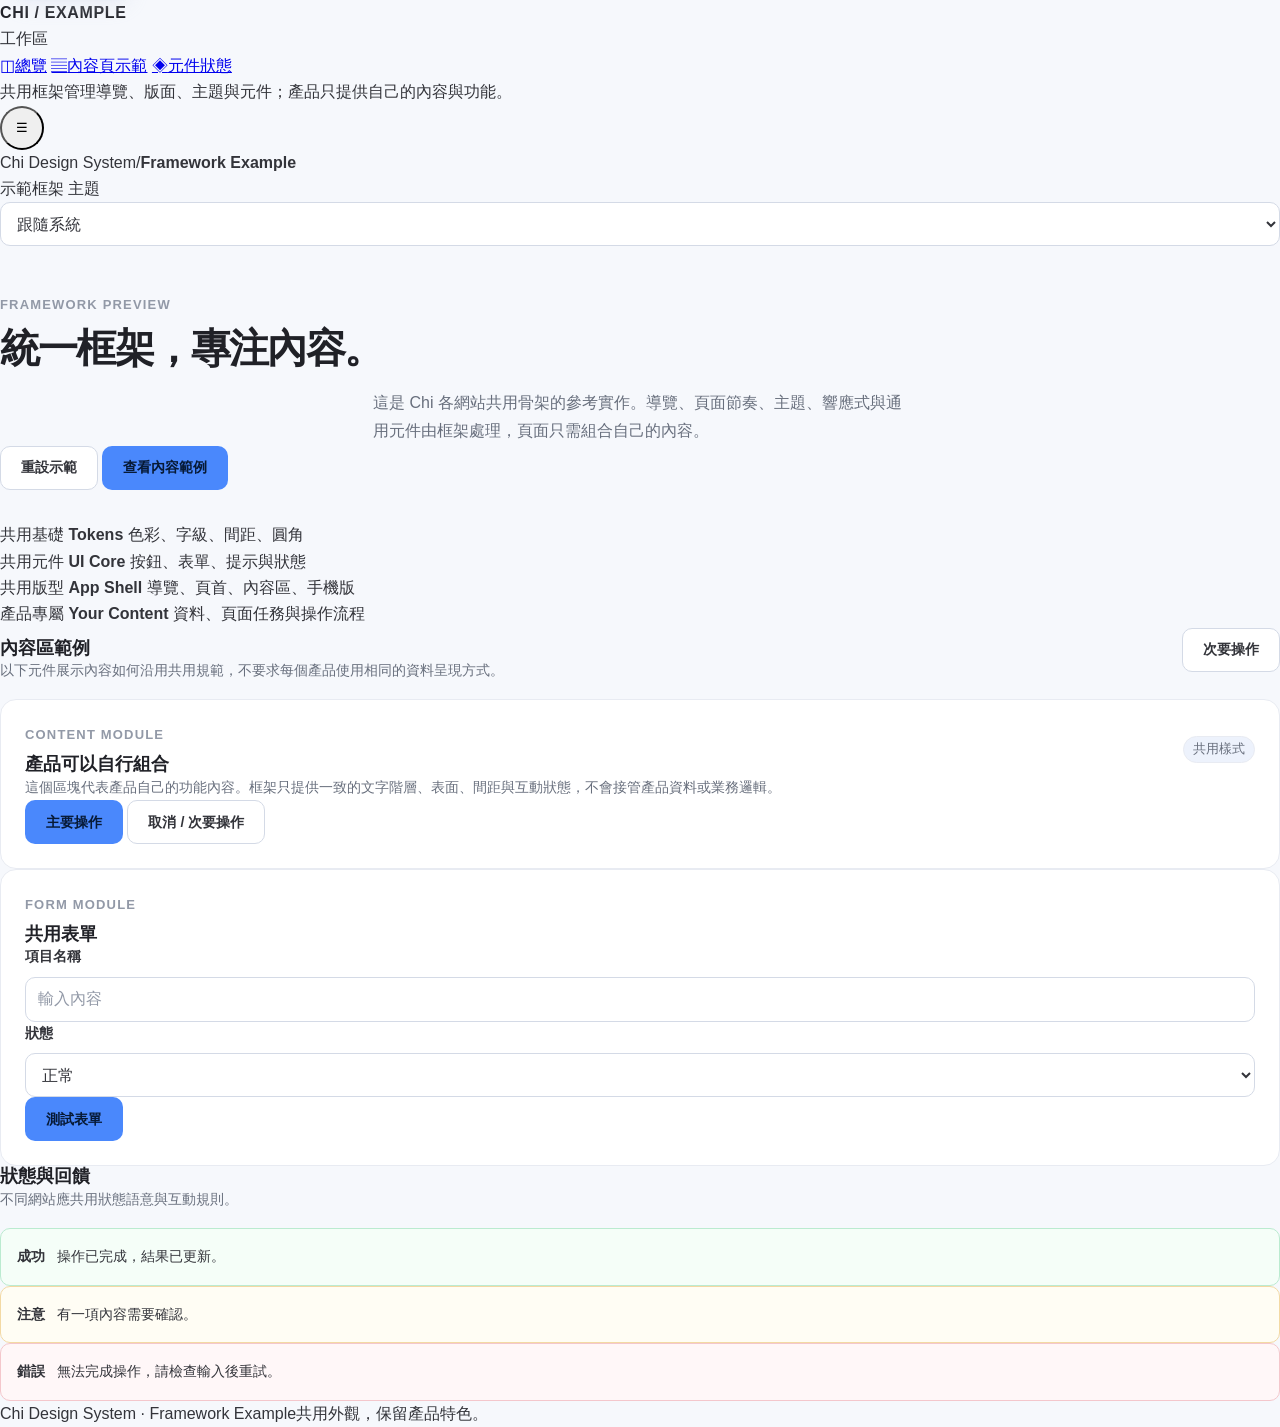
==== example/index.html @ e00d2c79 "feat(example): add shared Chi app framework preview" ====
<!doctype html>
<html lang="zh-Hant" data-chi-theme="system">
<head>
  <meta charset="utf-8">
  <meta name="viewport" content="width=device-width, initial-scale=1">
  <meta name="color-scheme" content="light dark">
  <title>Chi Framework Example</title>
  <link rel="stylesheet" href="../tokens.css">
  <link rel="stylesheet" href="../components.css">
  <link rel="stylesheet" href="../navigation.css">
  <link rel="stylesheet" href="./framework.css">
  <script src="./framework.js" defer></script>
</head>
<body class="chi-page">
  <a class="chi-skip-link" href="#main">跳到主要內容</a>
  <div class="chi-app-shell">
    <aside class="chi-sidebar" id="sidebar" aria-label="主要導覽">
      <a class="chi-brand chi-sidebar__brand" href="./">CHI<span> / EXAMPLE</span></a>
      <div class="chi-sidebar__label">工作區</div>
      <nav class="chi-sidebar__nav">
        <a class="is-active" href="#overview" aria-current="page"><span class="chi-sidebar__icon" aria-hidden="true">◫</span>總覽</a>
        <a href="#content"><span class="chi-sidebar__icon" aria-hidden="true">▤</span>內容頁示範</a>
        <a href="#components"><span class="chi-sidebar__icon" aria-hidden="true">◈</span>元件狀態</a>
      </nav>
      <div class="chi-sidebar__bottom">
        <div class="chi-sidebar__note">共用框架管理導覽、版面、主題與元件；產品只提供自己的內容與功能。</div>
      </div>
    </aside>

    <div class="chi-app-main">
      <header class="chi-app-topbar">
        <button class="chi-icon-button chi-menu-toggle" type="button" data-sidebar-toggle aria-controls="sidebar" aria-expanded="false" aria-label="開啟導覽">
          <span aria-hidden="true">☰</span>
        </button>
        <div class="chi-topbar__context"><span>Chi Design System</span><span aria-hidden="true">/</span><strong>Framework Example</strong></div>
        <div class="chi-topbar__actions">
          <span class="chi-version">示範框架</span>
          <label class="chi-theme-control"><span>主題</span>
            <select class="chi-select" data-theme-select aria-label="選擇主題">
              <option value="system">跟隨系統</option>
              <option value="light">淺色</option>
              <option value="dark">深色</option>
            </select>
          </label>
        </div>
      </header>

      <main class="chi-workspace" id="main">
        <section class="chi-page-header chi-page-header--compact" id="overview">
          <div>
            <p class="chi-eyebrow">FRAMEWORK PREVIEW</p>
            <h1 class="chi-title">統一框架，專注內容。</h1>
            <p class="chi-description chi-page-intro">這是 Chi 各網站共用骨架的參考實作。導覽、頁面節奏、主題、響應式與通用元件由框架處理，頁面只需組合自己的內容。</p>
          </div>
          <div class="chi-page-header__actions">
            <button class="chi-button" type="button" data-reset-demo>重設示範</button>
            <a class="chi-button chi-button--primary" href="#content">查看內容範例</a>
          </div>
        </section>

        <section class="chi-summary-grid" aria-label="框架負責的共用項目">
          <article class="chi-summary">
            <span class="chi-summary__label">共用基礎</span>
            <strong class="chi-summary__value">Tokens</strong>
            <span class="chi-summary__hint">色彩、字級、間距、圓角</span>
          </article>
          <article class="chi-summary">
            <span class="chi-summary__label">共用元件</span>
            <strong class="chi-summary__value">UI Core</strong>
            <span class="chi-summary__hint">按鈕、表單、提示與狀態</span>
          </article>
          <article class="chi-summary">
            <span class="chi-summary__label">共用版型</span>
            <strong class="chi-summary__value">App Shell</strong>
            <span class="chi-summary__hint">導覽、頁首、內容區、手機版</span>
          </article>
          <article class="chi-summary">
            <span class="chi-summary__label">產品專屬</span>
            <strong class="chi-summary__value">Your Content</strong>
            <span class="chi-summary__hint">資料、頁面任務與操作流程</span>
          </article>
        </section>

        <section class="chi-section chi-example-section" id="content">
          <div class="chi-section__header">
            <div>
              <h2 class="chi-section__title">內容區範例</h2>
              <p class="chi-section__description">以下元件展示內容如何沿用共用規範，不要求每個產品使用相同的資料呈現方式。</p>
            </div>
            <button class="chi-button" type="button" data-toast="已更新示範內容">次要操作</button>
          </div>
          <div class="chi-example-grid">
            <article class="chi-panel chi-example-panel">
              <div class="chi-row chi-row--between">
                <div><p class="chi-eyebrow">CONTENT MODULE</p><h3 class="chi-section__title">產品可以自行組合</h3></div>
                <span class="chi-badge">共用樣式</span>
              </div>
              <p class="chi-card__description">這個區塊代表產品自己的功能內容。框架只提供一致的文字階層、表面、間距與互動狀態，不會接管產品資料或業務邏輯。</p>
              <div class="chi-example-actions">
                <button class="chi-button chi-button--primary" type="button" data-toast="主要操作已觸發">主要操作</button>
                <button class="chi-button" type="button" data-toast="次要操作已觸發">取消 / 次要操作</button>
              </div>
            </article>
            <article class="chi-panel chi-example-panel">
              <p class="chi-eyebrow">FORM MODULE</p>
              <h3 class="chi-section__title">共用表單</h3>
              <form class="chi-demo-form" data-demo-form>
                <label class="chi-field"><span class="chi-label">項目名稱</span><input class="chi-input" name="name" placeholder="輸入內容" required></label>
                <label class="chi-field"><span class="chi-label">狀態</span><select class="chi-select" name="status"><option>正常</option><option>待處理</option><option>已停用</option></select></label>
                <button class="chi-button chi-button--primary" type="submit">測試表單</button>
              </form>
            </article>
          </div>
        </section>

        <section class="chi-section chi-example-section" id="components">
          <div class="chi-section__header"><div><h2 class="chi-section__title">狀態與回饋</h2><p class="chi-section__description">不同網站應共用狀態語意與互動規則。</p></div></div>
          <div class="chi-state-list">
            <div class="chi-alert chi-alert--success" role="status"><strong>成功</strong><span>操作已完成，結果已更新。</span></div>
            <div class="chi-alert chi-alert--warning" role="status"><strong>注意</strong><span>有一項內容需要確認。</span></div>
            <div class="chi-alert chi-alert--danger" role="alert"><strong>錯誤</strong><span>無法完成操作，請檢查輸入後重試。</span></div>
          </div>
        </section>

        <footer class="chi-app-footer"><span>Chi Design System · Framework Example</span><span>共用外觀，保留產品特色。</span></footer>
      </main>
    </div>
  </div>
  <div class="chi-toast-region" data-toast-region aria-live="polite" aria-atomic="true"></div>
</body>
</html>
---- tokens.css ----
:root {
 color-scheme:light;
 --chi-color-page:#f6f8fc; --chi-color-page-soft:#f4f6fb; --chi-color-surface:#fff; --chi-color-surface-glass:rgb(255 255 255 / 86%); --chi-color-surface-raised:#fff; --chi-color-surface-muted:#edf2fc;
 --chi-color-text:#33343a; --chi-color-text-strong:#202127; --chi-color-text-muted:#686f7d; --chi-color-text-subtle:#9299a7; --chi-color-border:#e8ebf2; --chi-color-border-strong:#d4dae6;
 --chi-color-accent:#4a88fc; --chi-color-accent-hover:#3476e8; --chi-color-accent-blue:#4a88fc; --chi-color-on-accent:#071a36; --chi-color-accent-soft:#eaf2ff; --chi-color-accent-border:#b9d3ff; --chi-color-icon-surface:#dbeafe; --chi-color-icon-surface-end:#eff6ff; --chi-color-success:#237a50; --chi-color-success-soft:#ecfdf3; --chi-color-success-border:#bbebd0; --chi-color-warning:#8a5b13; --chi-color-warning-soft:#fffbeb; --chi-color-warning-border:#f3d9a4; --chi-color-danger:#b93843; --chi-color-danger-soft:#fff1f2; --chi-color-danger-border:#f4c7cc; --chi-color-focus:#4a88fc; --chi-color-footer:#111113; --chi-color-footer-text:#d1d5db;
 --chi-font-sans:"Noto Sans TC",-apple-system,BlinkMacSystemFont,"Segoe UI",Roboto,sans-serif; --chi-font-mono:ui-monospace,SFMono-Regular,Menlo,Consolas,monospace;
 --chi-text-2xs:.6875rem; --chi-text-xs:.8125rem; --chi-text-sm:.9rem; --chi-text-md:1rem; --chi-text-lg:1.125rem; --chi-text-xl:1.375rem; --chi-text-2xl:clamp(1.875rem,4vw,2.5rem); --chi-text-display:clamp(2rem,7vw,2.5rem);
 --chi-leading-tight:1.2; --chi-leading-normal:1.65;
 --chi-space-1:.25rem; --chi-space-2:.5rem; --chi-space-3:.75rem; --chi-space-4:1rem; --chi-space-5:1.25rem; --chi-space-6:1.5rem; --chi-space-8:2rem; --chi-space-10:2.5rem; --chi-space-12:3rem; --chi-space-16:4rem;
 --chi-radius-sm:6px; --chi-radius-md:10px; --chi-radius-lg:16px; --chi-radius-xl:22px; --chi-radius-pill:999px; --chi-border-width:1px;
 --chi-shadow-sm:0 4px 14px rgb(59 82 145 / 8%); --chi-shadow-md:0 10px 25px -5px rgb(220 226 240 / 65%),0 8px 10px -6px rgb(220 226 240 / 42%); --chi-shadow-card-hover:0 14px 28px -4px rgb(200 210 235 / 55%); --chi-shadow-accent:0 4px 14px rgb(74 136 252 / 28%);
 --chi-gradient-start:#76a7ff; --chi-gradient-mid:#4a88fc; --chi-gradient-end:#286fe8; --chi-color-hero-start:#edf2fc; --chi-color-hero-mid:#f7f9ff; --chi-color-hero-glow:rgb(74 136 252 / 20%); --chi-color-hero-glow-end:rgb(219 234 254 / 16%); --chi-color-avatar-start:#dbeafe; --chi-color-avatar-end:#eaf2ff; --chi-color-avatar-text:#2457a8; --chi-color-tooltip-surface:#242630; --chi-color-tooltip-text:#fff; --chi-color-on-danger:#fff; --chi-color-footer-hover:#fff; --chi-color-footer-divider:rgb(255 255 255 / 12%); --chi-color-footer-border:rgb(255 255 255 / 22%); --chi-color-footer-menu-surface:#202127; --chi-color-footer-menu-border:#34343d; --chi-color-footer-menu-text:#f5f5f7; --chi-color-footer-menu-hover:#34343d; --chi-color-footer-muted:#8c8c96; --chi-color-shimmer:rgb(255 255 255 / 55%); --chi-shadow-accent-hover:0 6px 20px rgb(74 136 252 / 38%);
 --chi-content-width:1080px; --chi-reading-width:448px; --chi-control-height:44px; --chi-transition-fast:180ms ease;
}
[data-chi-theme=dark] {
 color-scheme:dark;
 --chi-color-page:#17191f; --chi-color-page-soft:#1b1e27; --chi-color-surface:#20232c; --chi-color-surface-glass:rgb(32 35 44 / 88%); --chi-color-surface-raised:#272b36; --chi-color-surface-muted:#282c38;
 --chi-color-text:#e8eaf1; --chi-color-text-strong:#f7f8fc; --chi-color-text-muted:#b2b8c7; --chi-color-text-subtle:#8c94a6; --chi-color-border:#353a49; --chi-color-border-strong:#4b5265;
 --chi-color-accent:#4a88fc; --chi-color-accent-hover:#76a7ff; --chi-color-accent-blue:#4a88fc; --chi-color-on-accent:#071a36; --chi-color-accent-soft:#202f49; --chi-color-accent-border:#315487; --chi-color-icon-surface:#263d61; --chi-color-icon-surface-end:#202f49; --chi-color-success:#7ed6a7; --chi-color-success-soft:#1e3029; --chi-color-success-border:#285a43; --chi-color-warning:#edc071; --chi-color-warning-soft:#332b20; --chi-color-warning-border:#66502c; --chi-color-danger:#ff969e; --chi-color-danger-soft:#362329; --chi-color-danger-border:#71343c; --chi-color-focus:#4a88fc; --chi-color-footer:#101116; --chi-color-footer-text:#d1d5df;
 --chi-gradient-start:#8db6ff; --chi-gradient-mid:#4a88fc; --chi-gradient-end:#2f73e6; --chi-color-hero-start:#222638; --chi-color-hero-mid:#1b1e29; --chi-color-hero-glow:rgb(74 136 252 / 20%); --chi-color-hero-glow-end:rgb(74 136 252 / 8%); --chi-color-avatar-start:#263d61; --chi-color-avatar-end:#28394f; --chi-color-avatar-text:#dbeafe; --chi-color-tooltip-surface:#f5f5f7; --chi-color-tooltip-text:#202127; --chi-color-on-danger:#17191f; --chi-color-footer-hover:#fff; --chi-color-footer-divider:rgb(255 255 255 / 12%); --chi-color-footer-muted:#8c8c96; --chi-color-shimmer:rgb(255 255 255 / 16%); --chi-shadow-accent-hover:0 6px 20px rgb(74 136 252 / 32%);
 --chi-shadow-sm:0 4px 16px rgb(0 0 0 / 18%); --chi-shadow-md:0 10px 28px rgb(0 0 0 / 24%); --chi-shadow-card-hover:0 14px 28px -4px rgb(0 0 0 / 30%); --chi-shadow-accent:0 4px 14px rgb(74 136 252 / 22%);
}
---- components.css ----
/* Framework-agnostic shared styles. Load tokens.css first. */
*,*::before,*::after{box-sizing:border-box}
.chi-page{min-height:100%;margin:0;background:var(--chi-color-page);color:var(--chi-color-text);font-family:var(--chi-font-sans);font-size:var(--chi-text-md);line-height:var(--chi-leading-normal);-webkit-font-smoothing:antialiased}
.chi-container{width:min(calc(100% - 2.5rem),var(--chi-content-width));margin-inline:auto}
.chi-container--reading{width:min(calc(100% - 2.5rem),var(--chi-reading-width));margin-inline:auto}
.chi-stack{display:flex;flex-direction:column;gap:var(--chi-space-4)}
.chi-row{display:flex;align-items:center;gap:var(--chi-space-3)}
.chi-row--between{justify-content:space-between}
.chi-grid{display:grid;grid-template-columns:repeat(auto-fit,minmax(min(100%,240px),1fr));gap:var(--chi-space-4)}
.chi-split{display:grid;grid-template-columns:minmax(0,1.1fr) minmax(280px,.9fr);align-items:start;gap:clamp(2rem,5vw,4.5rem)}
.chi-site-header{position:sticky;top:0;z-index:20;border-bottom:1px solid var(--chi-color-border);background:var(--chi-color-surface)}
.chi-site-header__inner{min-height:60px;display:flex;align-items:center;justify-content:space-between;gap:var(--chi-space-4)}
.chi-brand{color:var(--chi-color-text-strong);font-weight:800;letter-spacing:.04em;text-decoration:none}
.chi-nav{display:flex;align-items:center;gap:var(--chi-space-5)}
.chi-nav a{color:var(--chi-color-text-muted);font-size:var(--chi-text-sm);text-decoration:none}
.chi-nav a:hover,.chi-nav a[aria-current=page]{color:var(--chi-color-accent)}
.chi-hero{position:relative;overflow:hidden;background:var(--chi-color-page-soft);padding:2.5rem 1.25rem 2rem}
[data-chi-theme=dark] .chi-hero{background:var(--chi-color-page-soft)}
.chi-hero__inner{position:relative;z-index:1;width:min(100%,var(--chi-reading-width));margin-inline:auto;text-align:center}
.chi-eyebrow{margin:0 0 var(--chi-space-2);color:var(--chi-color-text-subtle);font-size:var(--chi-text-xs);font-weight:650;letter-spacing:.09em;text-transform:uppercase}
.chi-title{margin:0;color:var(--chi-color-text-strong);font-size:var(--chi-text-display);line-height:1.22;letter-spacing:-.045em;font-weight:800}
.chi-title__accent{color:var(--chi-color-accent)}
.chi-description{max-width:60ch;margin:var(--chi-space-4) auto 0;color:var(--chi-color-text-muted);line-height:1.8}
.chi-page-header{padding-block:var(--chi-space-12) var(--chi-space-8)}
.chi-section{display:flex;flex-direction:column;gap:var(--chi-space-4)}
.chi-section__header{display:flex;align-items:baseline;justify-content:space-between;gap:var(--chi-space-3)}
.chi-section__title{margin:0;color:var(--chi-color-text-strong);font-size:var(--chi-text-lg);line-height:var(--chi-leading-tight);font-weight:700}
.chi-section__description{margin:0;color:var(--chi-color-text-muted);font-size:var(--chi-text-sm)}
.chi-panel{min-width:0;padding:var(--chi-space-6);border:1px solid var(--chi-color-border);border-radius:var(--chi-radius-lg);background:var(--chi-color-surface)}
.chi-panel--glass,.chi-card{background:var(--chi-color-surface);border:1px solid var(--chi-color-border)}
.chi-card{min-width:0;display:flex;flex-direction:column;align-items:flex-start;gap:var(--chi-space-3);padding:var(--chi-space-5);border-radius:var(--chi-radius-md);transition:border-color var(--chi-transition-fast),background var(--chi-transition-fast)}
.chi-card:hover{border-color:var(--chi-color-border-strong)}
.chi-card__title{margin:0;color:var(--chi-color-accent-blue);font-size:var(--chi-text-lg);line-height:1.45;font-weight:750}
.chi-card__description{margin:0;color:var(--chi-color-text-muted);font-size:var(--chi-text-sm);line-height:1.75}
.chi-icon-circle{width:3rem;height:3rem;flex:none;display:inline-flex;align-items:center;justify-content:center;border-radius:var(--chi-radius-md);background:var(--chi-color-accent-soft);color:var(--chi-color-accent-blue);font-size:1.25rem}
.chi-feature-list{display:grid;grid-template-columns:1fr;gap:var(--chi-space-4)}
.chi-button{display:inline-flex;min-height:var(--chi-control-height);align-items:center;justify-content:center;gap:var(--chi-space-2);padding:0 var(--chi-space-5);border:1px solid var(--chi-color-border-strong);border-radius:var(--chi-radius-md);background:var(--chi-color-surface);color:var(--chi-color-text);font:inherit;font-size:var(--chi-text-sm);font-weight:650;text-decoration:none;cursor:pointer;transition:transform var(--chi-transition-fast),background var(--chi-transition-fast),border-color var(--chi-transition-fast),box-shadow var(--chi-transition-fast),color var(--chi-transition-fast)}
.chi-button:hover{background:var(--chi-color-surface-muted)}
.chi-button:active{transform:translateY(1px)}
.chi-button--primary{border-color:transparent;background:var(--chi-color-accent);color:var(--chi-color-on-accent)}
.chi-button--primary:hover{border-color:transparent;background:var(--chi-color-accent-hover)}
.chi-button--pill{min-height:44px;padding-inline:2rem;border-radius:var(--chi-radius-pill)}
.chi-field{display:flex;flex-direction:column;gap:var(--chi-space-2)}
.chi-label{font-size:var(--chi-text-sm);font-weight:650}
.chi-input,.chi-select,.chi-textarea{width:100%;min-height:var(--chi-control-height);padding:var(--chi-space-2) var(--chi-space-3);border:1px solid var(--chi-color-border-strong);border-radius:var(--chi-radius-md);background:var(--chi-color-surface);color:var(--chi-color-text);font:inherit}
.chi-textarea{min-height:112px;resize:vertical}
.chi-help{margin:0;color:var(--chi-color-text-muted);font-size:var(--chi-text-sm);line-height:1.6}
.chi-input::placeholder,.chi-textarea::placeholder{color:var(--chi-color-text-subtle)}
.chi-input:focus-visible,.chi-select:focus-visible,.chi-textarea:focus-visible,.chi-button:focus-visible,.chi-link:focus-visible,.chi-nav a:focus-visible{outline:3px solid var(--chi-color-focus);outline-offset:2px}
.chi-link{color:var(--chi-color-accent);text-underline-offset:3px}
.chi-badge{display:inline-flex;align-items:center;padding:2px 9px;border:1px solid var(--chi-color-border);border-radius:var(--chi-radius-pill);background:var(--chi-color-surface-muted);color:var(--chi-color-text-muted);font-size:var(--chi-text-xs);line-height:1.6;white-space:nowrap}
.chi-badge--success{color:var(--chi-color-success)}.chi-badge--warning{color:var(--chi-color-warning)}.chi-badge--danger{color:var(--chi-color-danger)}
.chi-notice{padding:var(--chi-space-3) var(--chi-space-4);border:1px solid var(--chi-color-border);border-radius:var(--chi-radius-md);background:var(--chi-color-surface-muted);font-size:var(--chi-text-sm)}
.chi-empty{padding:var(--chi-space-8) var(--chi-space-4);border:1px dashed var(--chi-color-border-strong);border-radius:var(--chi-radius-md);color:var(--chi-color-text-muted);text-align:center}
.chi-divider{height:1px;border:0;background:var(--chi-color-border);margin:0}
.chi-list{display:flex;flex-direction:column}
.chi-list__item{display:flex;align-items:flex-start;justify-content:space-between;gap:var(--chi-space-4);padding-block:var(--chi-space-4);border-bottom:1px solid var(--chi-color-border)}
.chi-list__item:last-child{border-bottom:0}
.chi-list__main{min-width:0}.chi-list__title{margin:0;font-weight:650}.chi-list__description{margin:var(--chi-space-1) 0 0;color:var(--chi-color-text-muted);font-size:var(--chi-text-sm)}
.chi-logo-row{display:flex;align-items:center;justify-content:center;flex-wrap:wrap;gap:2rem;padding-block:.5rem;color:var(--chi-color-text-muted)}
.chi-logo-placeholder{font-size:1.1rem;font-weight:850;letter-spacing:-.04em;opacity:.78;filter:grayscale(1);transition:filter var(--chi-transition-fast),opacity var(--chi-transition-fast)}
.chi-logo-placeholder:hover{filter:grayscale(0);opacity:1}
.chi-footer{margin-top:auto;padding:2rem max(1.25rem,calc((100% - var(--chi-reading-width))/2)) 2.5rem;background:var(--chi-color-footer);color:var(--chi-color-footer-text);font-size:var(--chi-text-sm)}
.chi-footer__inner{width:min(100%,var(--chi-reading-width));margin-inline:auto}
.chi-footer__links{display:flex;flex-direction:column;gap:.75rem;padding:0;margin:0;list-style:none}
.chi-footer a{color:var(--chi-color-footer-text);text-decoration:none}.chi-footer a:hover{color:var(--chi-color-footer-hover)}
.chi-footer__bottom{margin-top:1.5rem;padding-top:1rem;border-top:1px solid var(--chi-color-footer-divider);color:var(--chi-color-footer-muted);font-size:var(--chi-text-2xs)}
@media(min-width:720px){.chi-feature-list{grid-template-columns:repeat(3,minmax(0,1fr))}.chi-hero{padding-block:3.5rem 3rem}}
@media(max-width:680px){.chi-container{width:min(calc(100% - 2rem),var(--chi-content-width))}.chi-site-header__inner{min-height:56px}.chi-nav{gap:var(--chi-space-3)}.chi-nav a{font-size:var(--chi-text-xs)}.chi-page-header{padding-block:var(--chi-space-8) var(--chi-space-6)}.chi-split{grid-template-columns:minmax(0,1fr);gap:var(--chi-space-6)}.chi-panel{padding:var(--chi-space-5)}.chi-section__header{align-items:flex-start;flex-direction:column}.chi-footer{padding:2rem 1.25rem 2.5rem}}
@media(prefers-reduced-motion:reduce){*,*::before,*::after{scroll-behavior:auto!important;transition:none!important}}

/* Extended everyday components */
.chi-kicker{margin:0;color:var(--chi-color-text-subtle);font-size:var(--chi-text-xs);font-weight:700;letter-spacing:.08em;text-transform:uppercase}
.chi-button--small{min-height:34px;padding-inline:var(--chi-space-3);font-size:var(--chi-text-xs)}
.chi-button--danger{border-color:transparent;background:var(--chi-color-danger);color:var(--chi-color-on-danger)}
.chi-button:disabled,.chi-input:disabled,.chi-select:disabled,.chi-textarea:disabled{cursor:not-allowed;opacity:.55}
.chi-field__hint{margin:0;color:var(--chi-color-text-muted);font-size:var(--chi-text-xs)}
.chi-field__error{margin:0;color:var(--chi-color-danger);font-size:var(--chi-text-xs)}
.chi-input[aria-invalid=true],.chi-select[aria-invalid=true],.chi-textarea[aria-invalid=true]{border-color:var(--chi-color-danger)}
.chi-check,.chi-radio{display:inline-flex;align-items:center;gap:.6rem;min-height:28px;color:var(--chi-color-text);font-size:var(--chi-text-sm);cursor:pointer}
.chi-check input,.chi-radio input{width:1rem;height:1rem;margin:0;accent-color:var(--chi-color-accent);flex:none}
.chi-alert{display:flex;align-items:flex-start;gap:.75rem;padding:var(--chi-space-4);border:1px solid var(--chi-color-border);border-radius:var(--chi-radius-md);background:var(--chi-color-surface);font-size:var(--chi-text-sm)}
.chi-alert__title{margin:0 0 .2rem;font-weight:750}.chi-alert__body{margin:0;color:var(--chi-color-text-muted);line-height:1.65}
.chi-alert--info{border-color:var(--chi-color-accent-border);background:color-mix(in srgb,var(--chi-color-accent-soft) 55%,var(--chi-color-surface))}.chi-alert--success{border-color:var(--chi-color-success-border);background:color-mix(in srgb,var(--chi-color-success-soft) 55%,var(--chi-color-surface))}.chi-alert--warning{border-color:var(--chi-color-warning-border);background:color-mix(in srgb,var(--chi-color-warning-soft) 55%,var(--chi-color-surface))}.chi-alert--danger{border-color:var(--chi-color-danger-border);background:color-mix(in srgb,var(--chi-color-danger-soft) 55%,var(--chi-color-surface))}
.chi-tabs{display:flex;align-items:center;gap:.25rem;overflow-x:auto;border-bottom:1px solid var(--chi-color-border)}
.chi-tabs__item{display:inline-flex;align-items:center;justify-content:center;min-height:42px;padding:.5rem .9rem;border:0;border-bottom:2px solid transparent;background:transparent;color:var(--chi-color-text-muted);font:inherit;font-size:var(--chi-text-sm);text-decoration:none;white-space:nowrap}
.chi-tabs__item[aria-selected=true],.chi-tabs__item[aria-current=page]{border-bottom-color:var(--chi-color-accent);color:var(--chi-color-accent);font-weight:700}
.chi-breadcrumbs{display:flex;align-items:center;flex-wrap:wrap;gap:.5rem;color:var(--chi-color-text-subtle);font-size:var(--chi-text-xs)}
.chi-breadcrumbs a{color:var(--chi-color-text-muted);text-decoration:none}.chi-breadcrumbs a:hover{color:var(--chi-color-accent)}
.chi-breadcrumbs__separator{color:var(--chi-color-text-subtle)}
.chi-progress{width:100%;height:.5rem;overflow:hidden;border-radius:var(--chi-radius-pill);background:var(--chi-color-surface-muted)}
.chi-progress__bar{height:100%;border-radius:inherit;background:var(--chi-color-accent)}
.chi-progress--success .chi-progress__bar{background:var(--chi-color-success)}
.chi-progress--danger .chi-progress__bar{background:var(--chi-color-danger)}
.chi-table-wrap{width:100%;overflow-x:auto;border:1px solid var(--chi-color-border);border-radius:var(--chi-radius-md)}
.chi-table{width:100%;border-collapse:collapse;text-align:left;font-size:var(--chi-text-sm)}
.chi-table th,.chi-table td{padding:.8rem 1rem;border-bottom:1px solid var(--chi-color-border);vertical-align:middle}
.chi-table th{background:var(--chi-color-surface-muted);color:var(--chi-color-text-muted);font-size:var(--chi-text-xs);font-weight:700;white-space:nowrap}
.chi-table tbody tr:last-child td{border-bottom:0}.chi-table tbody tr:hover{background:color-mix(in srgb,var(--chi-color-surface-muted) 45%,transparent)}
.chi-avatar{display:inline-flex;width:2.5rem;height:2.5rem;align-items:center;justify-content:center;flex:none;overflow:hidden;border-radius:50%;background:linear-gradient(135deg,var(--chi-color-avatar-start),var(--chi-color-avatar-end));color:var(--chi-color-avatar-text);font-weight:750}
.chi-avatar--small{width:1.8rem;height:1.8rem;font-size:var(--chi-text-xs)}
.chi-avatar--large{width:3.5rem;height:3.5rem;font-size:var(--chi-text-lg)}
.chi-avatar-group{display:flex;align-items:center}.chi-avatar-group .chi-avatar{border:2px solid var(--chi-color-surface);margin-left:-.5rem}.chi-avatar-group .chi-avatar:first-child{margin-left:0}
.chi-stat{display:flex;flex-direction:column;gap:.25rem}.chi-stat__label{color:var(--chi-color-text-muted);font-size:var(--chi-text-sm)}.chi-stat__value{color:var(--chi-color-text-strong);font-size:clamp(1.5rem,4vw,2rem);font-weight:800;letter-spacing:-.04em;line-height:1.2}.chi-stat__change{font-size:var(--chi-text-xs);color:var(--chi-color-success)}
.chi-pagination{display:flex;align-items:center;flex-wrap:wrap;gap:.35rem}.chi-pagination__item{display:inline-flex;min-width:2.25rem;height:2.25rem;align-items:center;justify-content:center;padding:0 .5rem;border:1px solid transparent;border-radius:var(--chi-radius-sm);background:transparent;color:var(--chi-color-text-muted);font:inherit;font-size:var(--chi-text-sm);text-decoration:none}.chi-pagination__item:hover{background:var(--chi-color-surface-muted)}.chi-pagination__item[aria-current=page]{border-color:var(--chi-color-accent-border);background:var(--chi-color-accent-soft);color:var(--chi-color-accent);font-weight:750}
.chi-skeleton{position:relative;overflow:hidden;border-radius:var(--chi-radius-sm);background:var(--chi-color-surface-muted)}.chi-skeleton::after{content:"";position:absolute;inset:0;transform:translateX(-100%);background:linear-gradient(90deg,transparent,var(--chi-color-shimmer),transparent);animation:chi-shimmer 1.6s infinite}@keyframes chi-shimmer{to{transform:translateX(100%)}}
.chi-tooltip{position:relative;display:inline-flex}.chi-tooltip__content{position:absolute;z-index:30;left:50%;bottom:calc(100% + .55rem);width:max-content;max-width:220px;transform:translateX(-50%);padding:.4rem .6rem;border-radius:6px;background:var(--chi-color-tooltip-surface);color:var(--chi-color-tooltip-text);font-size:var(--chi-text-xs);line-height:1.45;opacity:0;pointer-events:none;transition:opacity var(--chi-transition-fast)}.chi-tooltip:hover .chi-tooltip__content,.chi-tooltip:focus-within .chi-tooltip__content{opacity:1}
.chi-code{padding:.15rem .35rem;border:1px solid var(--chi-color-border);border-radius:5px;background:var(--chi-color-surface-muted);font-family:var(--chi-font-mono);font-size:.9em}
.chi-pre{overflow:auto;padding:1rem;border:1px solid var(--chi-color-border);border-radius:var(--chi-radius-md);background:var(--chi-color-surface-muted);font-family:var(--chi-font-mono);font-size:var(--chi-text-xs);line-height:1.7}
.chi-tag-list{display:flex;flex-wrap:wrap;gap:.45rem}.chi-tag{display:inline-flex;align-items:center;gap:.35rem;padding:.3rem .65rem;border:1px solid var(--chi-color-border);border-radius:var(--chi-radius-pill);background:var(--chi-color-surface);color:var(--chi-color-text-muted);font-size:var(--chi-text-xs)}
.chi-steps{display:grid;grid-template-columns:repeat(3,minmax(0,1fr));gap:.5rem}.chi-steps__item{position:relative;padding-top:1.8rem;color:var(--chi-color-text-subtle);font-size:var(--chi-text-xs)}.chi-steps__item::before{content:"";position:absolute;top:.35rem;left:0;width:.8rem;height:.8rem;border:2px solid var(--chi-color-border-strong);border-radius:50%;background:var(--chi-color-surface)}.chi-steps__item::after{content:"";position:absolute;top:.78rem;left:1rem;right:-.25rem;height:1px;background:var(--chi-color-border-strong)}.chi-steps__item:last-child::after{display:none}.chi-steps__item.is-complete::before,.chi-steps__item.is-current::before{border-color:var(--chi-color-accent);background:var(--chi-color-accent)}.chi-steps__item.is-complete{color:var(--chi-color-text)}.chi-steps__item.is-current{color:var(--chi-color-accent);font-weight:700}
.chi-quote{margin:0;padding:1rem 1.25rem;border-left:3px solid var(--chi-color-accent);color:var(--chi-color-text-muted);background:var(--chi-color-surface-muted);border-radius:0 var(--chi-radius-md) var(--chi-radius-md) 0}
.chi-media{display:flex;align-items:flex-start;gap:1rem}.chi-media__body{min-width:0;flex:1}.chi-media__title{margin:0;font-weight:700}.chi-media__description{margin:.25rem 0 0;color:var(--chi-color-text-muted);font-size:var(--chi-text-sm);line-height:1.65}
.chi-dialog-backdrop{padding:1rem;border:1px dashed var(--chi-color-border-strong);border-radius:var(--chi-radius-lg);background:color-mix(in srgb,var(--chi-color-surface-muted) 60%,transparent)}.chi-dialog{width:min(100%,360px);margin-inline:auto;padding:1.25rem;border:1px solid var(--chi-color-border);border-radius:var(--chi-radius-lg);background:var(--chi-color-surface);box-shadow:var(--chi-shadow-md)}
@media(max-width:680px){.chi-table th,.chi-table td{padding:.7rem .8rem}.chi-steps{gap:.25rem}.chi-steps__item{font-size:var(--chi-text-2xs)}}
@media(prefers-reduced-motion:reduce){.chi-skeleton::after{animation:none}}


/* Search, compact selection, upload, timeline, and toast patterns */
.chi-search{position:relative;display:flex;align-items:center;gap:.55rem;min-height:var(--chi-control-height);padding-inline:.8rem;border:1px solid var(--chi-color-border-strong);border-radius:var(--chi-radius-md);background:var(--chi-color-surface);color:var(--chi-color-text-muted)}
.chi-search input{width:100%;min-width:0;border:0;outline:0;background:transparent;color:var(--chi-color-text);font:inherit;font-size:var(--chi-text-sm)}
.chi-search:focus-within{outline:3px solid var(--chi-color-focus);outline-offset:2px}
.chi-segmented{display:inline-flex;align-items:center;gap:3px;padding:3px;border:1px solid var(--chi-color-border);border-radius:var(--chi-radius-md);background:var(--chi-color-surface-muted)}
.chi-segmented__item{min-height:32px;padding:.35rem .8rem;border:0;border-radius:7px;background:transparent;color:var(--chi-color-text-muted);font:inherit;font-size:var(--chi-text-xs);cursor:pointer}
.chi-segmented__item[aria-pressed=true]{background:var(--chi-color-surface);color:var(--chi-color-text-strong);box-shadow:var(--chi-shadow-sm);font-weight:700}
.chi-menu{min-width:190px;padding:.35rem;border:1px solid var(--chi-color-border);border-radius:var(--chi-radius-md);background:var(--chi-color-surface);box-shadow:var(--chi-shadow-md)}
.chi-menu__item{display:flex;width:100%;align-items:center;gap:.65rem;padding:.6rem .7rem;border:0;border-radius:7px;background:transparent;color:var(--chi-color-text);font:inherit;font-size:var(--chi-text-sm);text-align:left;text-decoration:none;cursor:pointer}
.chi-menu__item:hover,.chi-menu__item:focus-visible{outline:0;background:var(--chi-color-surface-muted)}
.chi-menu__item--danger{color:var(--chi-color-danger)}
.chi-dropzone{display:flex;min-height:130px;flex-direction:column;align-items:center;justify-content:center;gap:.5rem;padding:1.25rem;border:1.5px dashed var(--chi-color-border-strong);border-radius:var(--chi-radius-md);background:var(--chi-color-surface);text-align:center}
.chi-dropzone__icon{display:grid;width:2.5rem;height:2.5rem;place-items:center;border-radius:50%;background:var(--chi-color-surface-muted);color:var(--chi-color-accent);font-size:1.2rem}
.chi-timeline{display:flex;flex-direction:column}
.chi-timeline__item{position:relative;display:grid;grid-template-columns:1rem minmax(0,1fr);column-gap:.8rem;padding-bottom:1.25rem}
.chi-timeline__item:last-child{padding-bottom:0}
.chi-timeline__rail{position:relative;display:flex;justify-content:center}
.chi-timeline__rail::before{content:"";position:absolute;top:.2rem;bottom:-.2rem;width:1px;background:var(--chi-color-border-strong)}
.chi-timeline__item:last-child .chi-timeline__rail::before{display:none}
.chi-timeline__dot{position:relative;z-index:1;width:.65rem;height:.65rem;margin-top:.25rem;border:2px solid var(--chi-color-accent);border-radius:50%;background:var(--chi-color-surface)}
.chi-timeline__title{margin:0;font-size:var(--chi-text-sm);font-weight:700}
.chi-timeline__meta{margin:.2rem 0 0;color:var(--chi-color-text-subtle);font-size:var(--chi-text-xs)}
.chi-toast{display:flex;align-items:center;gap:.75rem;padding:.85rem 1rem;border:1px solid var(--chi-color-border);border-radius:var(--chi-radius-md);background:var(--chi-color-surface);box-shadow:var(--chi-shadow-md);font-size:var(--chi-text-sm)}
.chi-toast__message{min-width:0;flex:1}
[data-chi-theme=dark] .chi-button--danger{color:var(--chi-color-on-danger)}
[data-chi-theme=dark] .chi-alert--info{border-color:var(--chi-color-accent-border);background:var(--chi-color-accent-soft)}
[data-chi-theme=dark] .chi-alert--success{border-color:var(--chi-color-success-border);background:var(--chi-color-success-soft)}
[data-chi-theme=dark] .chi-alert--warning{border-color:var(--chi-color-warning-border);background:var(--chi-color-warning-soft)}
[data-chi-theme=dark] .chi-alert--danger{border-color:var(--chi-color-danger-border);background:var(--chi-color-danger-soft)}


/* Account settings patterns: reusable, framework-agnostic */
.chi-setting-row{display:flex;align-items:flex-start;justify-content:space-between;gap:1rem;padding:.9rem 0}
.chi-setting-row+.chi-setting-row{border-top:1px solid var(--chi-color-border)}
.chi-setting-row__body{min-width:0;flex:1}
.chi-setting-row__title{margin:0;color:var(--chi-color-text-strong);font-size:var(--chi-text-sm);font-weight:700;line-height:1.5}
.chi-setting-row__description{margin:.3rem 0 0;color:var(--chi-color-text-muted);font-size:var(--chi-text-xs);line-height:1.7}
.chi-setting-row__action{flex:0 0 auto}
.chi-switch{position:relative;display:inline-flex;align-items:center;gap:.6rem;min-height:2rem;cursor:pointer;font-size:var(--chi-text-sm)}
.chi-switch input{position:absolute;width:1px;height:1px;opacity:0}
.chi-switch__track{position:relative;width:2.65rem;height:1.5rem;flex:0 0 auto;border-radius:var(--chi-radius-pill);background:var(--chi-color-border-strong);transition:background var(--chi-transition-fast)}
.chi-switch__track::after{content:"";position:absolute;top:3px;left:3px;width:1.125rem;height:1.125rem;border-radius:50%;background:var(--chi-color-on-accent);box-shadow:var(--chi-shadow-sm);transition:transform var(--chi-transition-fast)}
.chi-switch input:checked+.chi-switch__track{background:var(--chi-color-accent)}
.chi-switch input:checked+.chi-switch__track::after{transform:translateX(1.15rem)}
.chi-switch input:focus-visible+.chi-switch__track{outline:3px solid var(--chi-color-focus);outline-offset:3px}
.chi-switch input:disabled+.chi-switch__track{opacity:.45;cursor:not-allowed}
.chi-account-row{display:flex;align-items:center;gap:.8rem;min-width:0;padding:.75rem 0}
.chi-account-row+.chi-account-row{border-top:1px solid var(--chi-color-border)}
.chi-account-row__icon{display:grid;width:2.4rem;height:2.4rem;flex:0 0 auto;place-items:center;border-radius:50%;background:var(--chi-color-surface-muted);color:var(--chi-color-text-strong);font-size:var(--chi-text-sm);font-weight:700}
.chi-account-row__body{min-width:0;flex:1}
.chi-account-row__name{overflow-wrap:anywhere;margin:0;color:var(--chi-color-text-strong);font-size:var(--chi-text-sm);font-weight:700}
.chi-account-row__meta{margin:.2rem 0 0;color:var(--chi-color-text-muted);font-size:var(--chi-text-xs)}
.chi-account-row__action{flex:0 0 auto;color:var(--chi-color-accent);font-size:var(--chi-text-xs);font-weight:700;text-decoration:none}
.chi-account-row__action:hover{text-decoration:underline}
.chi-device-row{display:flex;align-items:center;gap:.75rem;padding:.8rem 0}
.chi-device-row+.chi-device-row{border-top:1px solid var(--chi-color-border)}
.chi-device-row__icon{display:grid;width:2.25rem;height:2.25rem;flex:0 0 auto;place-items:center;border-radius:var(--chi-radius-md);background:var(--chi-color-surface-muted);color:var(--chi-color-text-muted)}
.chi-device-row__body{min-width:0;flex:1}
.chi-device-row__name{margin:0;color:var(--chi-color-text-strong);font-size:var(--chi-text-sm);font-weight:700;overflow-wrap:anywhere}
.chi-device-row__meta{margin:.2rem 0 0;color:var(--chi-color-text-muted);font-size:var(--chi-text-xs)}
.chi-empty-state{display:flex;flex-direction:column;align-items:center;justify-content:center;gap:.45rem;padding:1.5rem 1rem;text-align:center;border:1px dashed var(--chi-color-border-strong);border-radius:var(--chi-radius-md);background:var(--chi-color-surface-muted)}
.chi-empty-state__title{margin:0;color:var(--chi-color-text-strong);font-size:var(--chi-text-sm);font-weight:700}
.chi-empty-state__description{max-width:34rem;margin:0;color:var(--chi-color-text-muted);font-size:var(--chi-text-xs);line-height:1.7}
.chi-toast-region{position:fixed;z-index:100;top:1rem;left:50%;display:grid;width:min(calc(100% - 2rem),26rem);gap:.5rem;transform:translateX(-50%);pointer-events:none}
.chi-toast-region:empty{display:none}
.chi-toast--floating{pointer-events:auto;animation:chi-toast-enter .2s ease-out both}
.chi-toast--success{border-color:color-mix(in srgb,var(--chi-color-success) 35%,var(--chi-color-border))}
.chi-toast--error{border-color:color-mix(in srgb,var(--chi-color-danger) 35%,var(--chi-color-border))}
@keyframes chi-toast-enter{from{transform:translateY(-.4rem);opacity:0}to{transform:translateY(0);opacity:1}}
@media(max-width:520px){.chi-setting-row{gap:.7rem}.chi-account-row{gap:.6rem}.chi-account-row__action{max-width:7rem;text-align:right}}
@media(prefers-reduced-motion:reduce){.chi-switch__track,.chi-switch__track::after{transition:none}.chi-toast--floating{animation:none}}


/* Keyboard skip link: visible only when reached by keyboard. */
.chi-skip-link{position:fixed;z-index:200;top:.75rem;left:.75rem;transform:translateY(calc(-100% - 1rem));padding:.7rem 1rem;border:1px solid var(--chi-color-border);border-radius:var(--chi-radius-md);background:var(--chi-color-surface);color:var(--chi-color-text-strong);box-shadow:var(--chi-shadow-md);font-size:var(--chi-text-sm);font-weight:700;text-decoration:none}
.chi-skip-link:focus{transform:translateY(0);outline:3px solid var(--chi-color-focus);outline-offset:3px}


/* Unified icon system: local Lucide-style SVG sprite, no icon font or CDN. */
.chi-icon{display:inline-block;width:1em;height:1em;flex:none;vertical-align:-.16em;overflow:visible;fill:none;stroke:currentColor;stroke-width:2;stroke-linecap:round;stroke-linejoin:round}
.chi-icon--sm{width:.875em;height:.875em;vertical-align:-.1em}
.chi-icon--lg{width:1.5em;height:1.5em;vertical-align:-.25em}
.chi-icon-circle>.chi-icon{width:1.35rem;height:1.35rem}
.chi-language__check .chi-icon{width:.875rem;height:.875rem}
.chi-search>.chi-icon{margin-inline:.15rem .25rem;color:var(--chi-color-text-subtle)}
.chi-menu__item>.chi-icon{color:var(--chi-color-text-muted)}
.chi-dropzone__icon>.chi-icon{width:1.5rem;height:1.5rem}
.chi-device-row__icon>.chi-icon{width:1.25rem;height:1.25rem}

.chi-icon-gallery{display:grid;grid-template-columns:repeat(auto-fit,minmax(90px,1fr));gap:.5rem}
.chi-icon-gallery__item{min-width:0;min-height:88px;display:flex;flex-direction:column;align-items:center;justify-content:center;gap:.4rem;padding:.7rem .35rem;border:1px solid var(--chi-color-border);border-radius:var(--chi-radius-md);background:var(--chi-color-surface);color:var(--chi-color-text-muted);text-align:center}
.chi-icon-gallery__item>.chi-icon{width:1.35rem;height:1.35rem;color:var(--chi-color-text-strong)}
.chi-icon-gallery__item>span{font-size:var(--chi-text-xs)}
.chi-icon-gallery__item>code{max-width:100%;overflow-wrap:anywhere;color:var(--chi-color-text-subtle);font-family:var(--chi-font-mono);font-size:.65rem}

/* Icon-only action button: shared control sizing and focus behavior. */
.chi-button--icon,.chi-icon-button{width:var(--chi-control-height);min-width:var(--chi-control-height);min-height:var(--chi-control-height);padding:0;border-radius:var(--chi-radius-pill)}
---- navigation.css ----
/* Reusable navigation primitives. Load tokens.css and components.css first. */
.chi-icon-button:focus-visible,.chi-language__trigger:focus-visible,.chi-mobile-menu__trigger:focus-visible{outline:3px solid var(--chi-color-focus);outline-offset:3px}
.chi-nav-demo{position:relative;z-index:5;display:flex;align-items:center;justify-content:space-between;gap:1rem;padding:.75rem 1rem;border:1px solid var(--chi-color-border);border-radius:var(--chi-radius-lg);background:color-mix(in srgb,var(--chi-color-surface) 88%,transparent);box-shadow:var(--chi-shadow-sm);backdrop-filter:blur(14px)}
.chi-nav-demo__brand{color:var(--chi-color-text-strong);font-weight:850;letter-spacing:.04em;text-decoration:none}
.chi-nav-demo__actions{display:flex;align-items:center;gap:.6rem}
.chi-language{position:relative}
.chi-language__trigger{display:inline-flex;align-items:center;justify-content:center;gap:.45rem;min-height:2.65rem;padding:0 .8rem;border:1px solid var(--chi-color-border);border-radius:var(--chi-radius-pill);background:var(--chi-color-surface);color:var(--chi-color-text);font:inherit;font-size:var(--chi-text-sm);cursor:pointer}
.chi-language__trigger:hover{background:var(--chi-color-surface-muted)}
.chi-language__trigger[aria-expanded=true]{border-color:var(--chi-color-accent)}
.chi-language__panel{position:absolute;z-index:40;top:calc(100% + .55rem);right:0;width:min(16rem,calc(100vw - 3rem));padding:.4rem;border:1px solid var(--chi-color-border);border-radius:var(--chi-radius-md);background:var(--chi-color-surface);box-shadow:var(--chi-shadow-md);animation:chi-menu-enter .16s ease-out}
.chi-language__panel[hidden],.chi-mobile-menu[hidden]{display:none}
.chi-language__option{display:flex;width:100%;align-items:center;justify-content:space-between;gap:.75rem;padding:.65rem .75rem;border:0;border-radius:7px;background:transparent;color:var(--chi-color-text);font:inherit;font-size:var(--chi-text-sm);text-align:left;cursor:pointer}
.chi-language__option:hover,.chi-language__option:focus-visible{outline:0;background:var(--chi-color-surface-muted)}
.chi-language__option[aria-selected=true]{color:var(--chi-color-accent);font-weight:700}
.chi-language__check{visibility:hidden}.chi-language__option[aria-selected=true] .chi-language__check{visibility:visible}
.chi-mobile-menu__trigger{display:inline-grid;width:2.65rem;height:2.65rem;place-items:center;border:1px solid var(--chi-color-border);border-radius:50%;background:var(--chi-color-surface);color:var(--chi-color-text);cursor:pointer}
.chi-mobile-menu__glyph{display:grid;gap:4px;width:17px}
.chi-mobile-menu__glyph span{display:block;height:1.5px;border-radius:2px;background:currentColor;transition:transform .16s ease,opacity .16s ease}
.chi-mobile-menu__trigger[aria-expanded=true] .chi-mobile-menu__glyph span:first-child{transform:translateY(5.5px) rotate(45deg)}
.chi-mobile-menu__trigger[aria-expanded=true] .chi-mobile-menu__glyph span:nth-child(2){opacity:0}
.chi-mobile-menu__trigger[aria-expanded=true] .chi-mobile-menu__glyph span:last-child{transform:translateY(-5.5px) rotate(-45deg)}
.chi-mobile-menu{position:absolute;z-index:35;inset:calc(100% + .5rem) 0 auto;padding:1rem;border:1px solid var(--chi-color-border);border-radius:var(--chi-radius-lg);background:var(--chi-color-surface);box-shadow:var(--chi-shadow-md);animation:chi-menu-enter .18s ease-out}
.chi-mobile-menu__login{display:flex;align-items:center;justify-content:center;min-height:2.8rem;margin-bottom:.65rem;border-radius:var(--chi-radius-pill);background:var(--chi-color-accent);color:var(--chi-color-on-accent);font-weight:700;text-decoration:none}
.chi-mobile-menu__link{display:flex;align-items:center;justify-content:space-between;gap:1rem;padding:.8rem .25rem;border-bottom:1px solid var(--chi-color-border);color:var(--chi-color-text);text-decoration:none}
.chi-mobile-menu__link:last-child{border-bottom:0}
.chi-mobile-menu__link:hover{color:var(--chi-color-accent)}
.chi-language--footer .chi-language__trigger{border-color:var(--chi-color-footer-border);background:transparent;color:var(--chi-color-footer-text)}
.chi-language--footer .chi-language__panel{top:auto;bottom:calc(100% + .55rem);border-color:var(--chi-color-footer-menu-border);background:var(--chi-color-footer-menu-surface);color:var(--chi-color-footer-menu-text)}
.chi-language--footer .chi-language__option{color:var(--chi-color-footer-menu-text)}
.chi-language--footer .chi-language__option:hover,.chi-language--footer .chi-language__option:focus-visible{background:var(--chi-color-footer-menu-hover)}
@keyframes chi-menu-enter{from{opacity:0;transform:translateY(-4px)}to{opacity:1;transform:translateY(0)}}
@media(max-width:680px){.chi-nav-demo{padding:.65rem .75rem}.chi-nav-demo__brand{font-size:var(--chi-text-sm)}}
@media(prefers-reduced-motion:reduce){.chi-mobile-menu__glyph span,.chi-language__panel,.chi-mobile-menu{animation:none!important;transition:none!important}}


/* Main catalogue navigation: compact hamburger menu on every viewport */
.chi-site-header__inner{position:relative}
.chi-site-menu-wrap{position:relative;z-index:60}
.chi-site-menu__trigger{display:inline-grid;width:2.5rem;height:2.5rem;place-items:center;padding:0;border:0;border-radius:0;background:transparent;color:var(--chi-color-text);cursor:pointer;transition:color .16s ease}
.chi-site-menu__trigger:hover,.chi-site-menu__trigger[aria-expanded=true]{background:transparent;color:var(--chi-color-accent)}
.chi-site-menu__trigger:focus-visible{outline:3px solid var(--chi-color-focus);outline-offset:3px}
.chi-site-menu__glyph{display:grid;gap:4px;width:17px}
.chi-site-menu__glyph span{display:block;height:1.5px;border-radius:2px;background:currentColor;transition:transform .16s ease,opacity .16s ease}
.chi-site-menu__trigger[aria-expanded=true] .chi-site-menu__glyph span:first-child{transform:translateY(5.5px) rotate(45deg)}
.chi-site-menu__trigger[aria-expanded=true] .chi-site-menu__glyph span:nth-child(2){opacity:0}
.chi-site-menu__trigger[aria-expanded=true] .chi-site-menu__glyph span:last-child{transform:translateY(-5.5px) rotate(-45deg)}
.chi-site-menu[hidden]{display:none}
.chi-site-menu{position:absolute;top:calc(100% + .65rem);right:0;width:min(18rem,calc(100vw - 2rem));padding:.45rem;border:1px solid var(--chi-color-border);border-radius:var(--chi-radius-lg);background:var(--chi-color-surface);box-shadow:var(--chi-shadow-md);animation:chi-menu-enter .16s ease-out}
.chi-site-menu__link{display:flex;align-items:center;justify-content:space-between;min-height:2.8rem;padding:.75rem .85rem;border-radius:var(--chi-radius-md);color:var(--chi-color-text);font-size:var(--chi-text-sm);font-weight:600;text-decoration:none}
.chi-site-menu__link+.chi-site-menu__link{border-top:1px solid var(--chi-color-border)}.chi-site-menu__link:hover,.chi-site-menu__link:focus-visible{outline:0;background:var(--chi-color-surface-muted)}
@media(prefers-reduced-motion:reduce){.chi-site-menu__glyph span,.chi-site-menu__trigger{transition:none!important}.chi-site-menu{animation:none!important}}
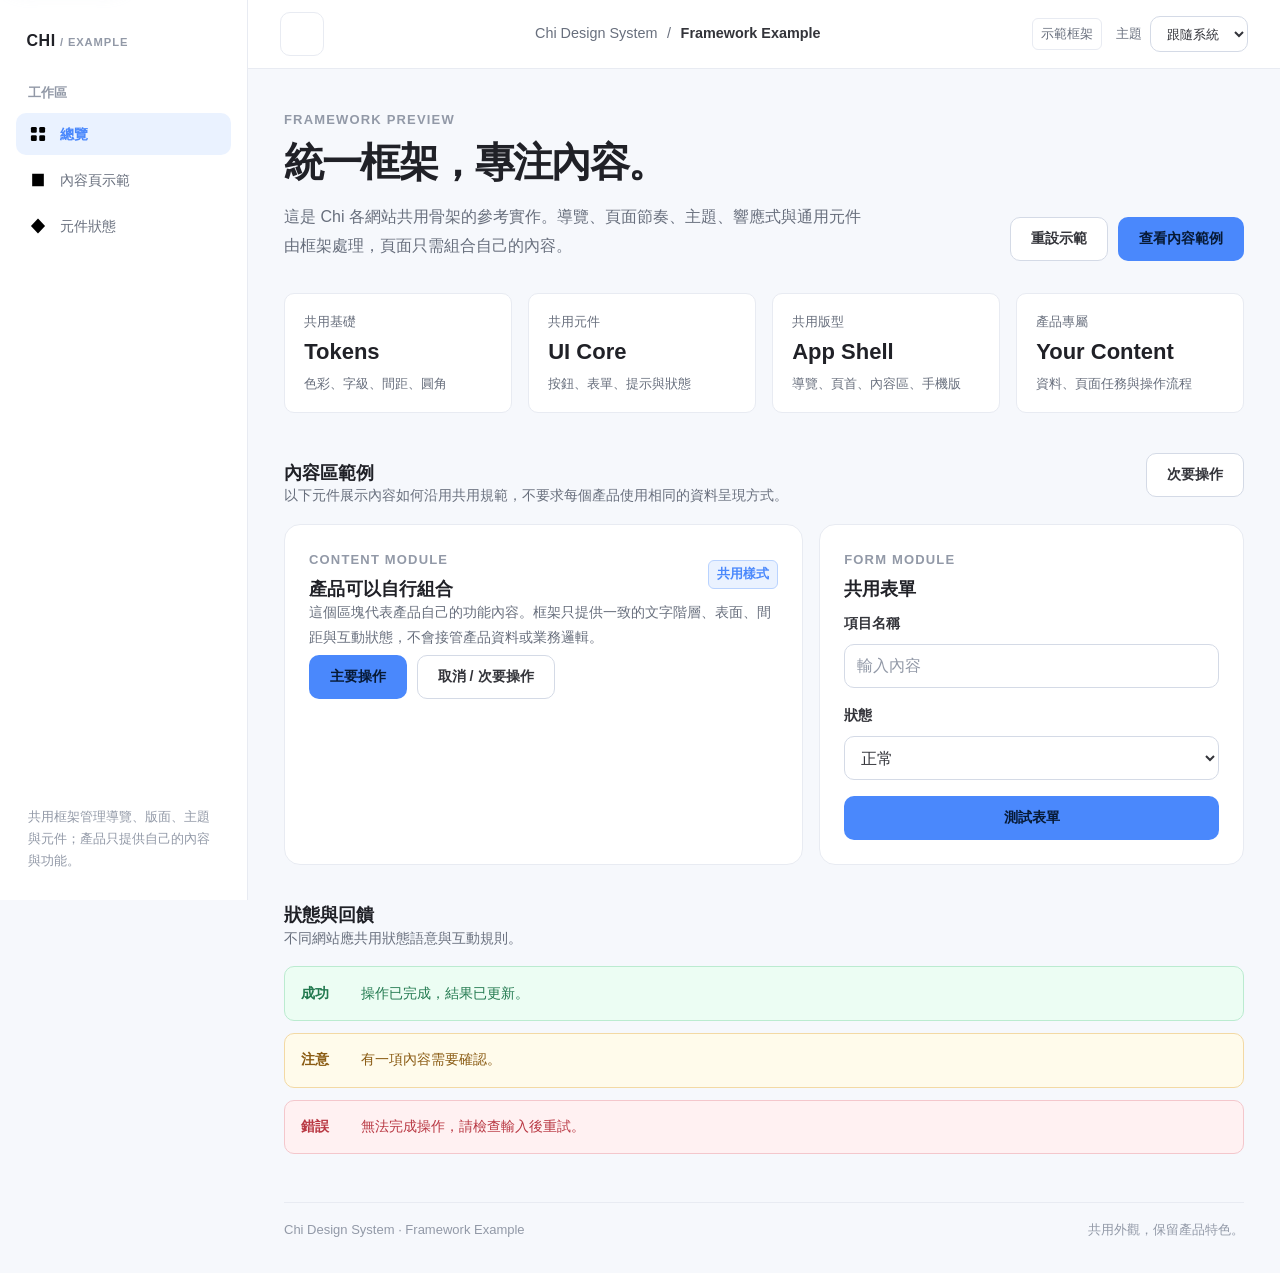
==== commit 4237a535: "Make framework shell configurable and replace Unicode icons" ====
--- a/example/index.html
+++ b/example/index.html
@@ -9,18 +9,19 @@
   <link rel="stylesheet" href="../components.css">
   <link rel="stylesheet" href="../navigation.css">
   <link rel="stylesheet" href="./framework.css">
+  <script src="./app.config.js" defer></script>
   <script src="./framework.js" defer></script>
 </head>
 <body class="chi-page">
   <a class="chi-skip-link" href="#main">跳到主要內容</a>
   <div class="chi-app-shell">
     <aside class="chi-sidebar" id="sidebar" aria-label="主要導覽">
-      <a class="chi-brand chi-sidebar__brand" href="./">CHI<span> / EXAMPLE</span></a>
+      <a class="chi-brand chi-sidebar__brand" href="./" data-app-brand>CHI<span> / EXAMPLE</span></a>
       <div class="chi-sidebar__label">工作區</div>
-      <nav class="chi-sidebar__nav">
-        <a class="is-active" href="#overview" aria-current="page"><span class="chi-sidebar__icon" aria-hidden="true">◫</span>總覽</a>
-        <a href="#content"><span class="chi-sidebar__icon" aria-hidden="true">▤</span>內容頁示範</a>
-        <a href="#components"><span class="chi-sidebar__icon" aria-hidden="true">◈</span>元件狀態</a>
+      <nav class="chi-sidebar__nav" data-app-navigation>
+        <a class="is-active" href="#overview" aria-current="page"><svg class="chi-sidebar__icon" viewBox="0 0 24 24" aria-hidden="true"><rect x="3.5" y="3.5" width="7" height="7" rx="1.5"/><rect x="13.5" y="3.5" width="7" height="7" rx="1.5"/><rect x="3.5" y="13.5" width="7" height="7" rx="1.5"/><rect x="13.5" y="13.5" width="7" height="7" rx="1.5"/></svg>總覽</a>
+        <a href="#content"><svg class="chi-sidebar__icon" viewBox="0 0 24 24" aria-hidden="true"><path d="M5 4.5h14v15H5z"/><path d="M8 8h8M8 12h8M8 16h5"/></svg>內容頁示範</a>
+        <a href="#components"><svg class="chi-sidebar__icon" viewBox="0 0 24 24" aria-hidden="true"><path d="m12 3 8.5 9-8.5 9L3.5 12 12 3Z"/><circle cx="12" cy="12" r="2.2"/></svg>元件狀態</a>
       </nav>
       <div class="chi-sidebar__bottom">
         <div class="chi-sidebar__note">共用框架管理導覽、版面、主題與元件；產品只提供自己的內容與功能。</div>
@@ -30,11 +31,11 @@
     <div class="chi-app-main">
       <header class="chi-app-topbar">
         <button class="chi-icon-button chi-menu-toggle" type="button" data-sidebar-toggle aria-controls="sidebar" aria-expanded="false" aria-label="開啟導覽">
-          <span aria-hidden="true">☰</span>
+          <svg viewBox="0 0 24 24" aria-hidden="true"><path d="M4 6h16M4 12h16M4 18h16"/></svg>
         </button>
-        <div class="chi-topbar__context"><span>Chi Design System</span><span aria-hidden="true">/</span><strong>Framework Example</strong></div>
+        <div class="chi-topbar__context"><span>Chi Design System</span><span aria-hidden="true">/</span><strong data-app-context>Framework Example</strong></div>
         <div class="chi-topbar__actions">
-          <span class="chi-version">示範框架</span>
+          <span class="chi-version" data-app-version>示範框架</span>
           <label class="chi-theme-control"><span>主題</span>
             <select class="chi-select" data-theme-select aria-label="選擇主題">
               <option value="system">跟隨系統</option>
@@ -122,7 +123,7 @@
           </div>
         </section>
 
-        <footer class="chi-app-footer"><span>Chi Design System · Framework Example</span><span>共用外觀，保留產品特色。</span></footer>
+        <footer class="chi-app-footer"><span data-app-footer-title>Chi Design System · Framework Example</span><span data-app-footer-note>共用外觀，保留產品特色。</span></footer>
       </main>
     </div>
   </div>
--- a/example/framework.css
+++ b/example/framework.css
@@ -0,0 +1,87 @@
+/* Chi App Shell reference implementation. Load tokens.css and components.css first. */
+:root { --chi-sidebar-width: 248px; --chi-topbar-height: 68px; }
+html { min-height: 100%; scroll-behavior: smooth; }
+body { min-width: 320px; }
+button, input, select { font: inherit; }
+.chi-skip-link { position: fixed; z-index: 100; top: .5rem; left: .5rem; padding: .7rem 1rem; transform: translateY(-160%); border-radius: var(--chi-radius-md); background: var(--chi-color-surface); color: var(--chi-color-text); }
+.chi-skip-link:focus { transform: translateY(0); }
+.chi-app-shell { min-height: 100vh; }
+.chi-sidebar { position: fixed; inset: 0 auto 0 0; z-index: 50; display: flex; width: var(--chi-sidebar-width); flex-direction: column; padding: 1.25rem 1rem 1rem; border-right: 1px solid var(--chi-color-border); background: var(--chi-color-surface); }
+.chi-sidebar__brand { display: block; padding: .5rem .65rem 1.75rem; font-size: 1rem; }
+.chi-sidebar__brand span { color: var(--chi-color-text-subtle); font-size: .7rem; font-weight: 600; letter-spacing: .08em; }
+.chi-sidebar__label { padding: 0 .75rem .6rem; color: var(--chi-color-text-subtle); font-size: var(--chi-text-xs); font-weight: 700; }
+.chi-sidebar__nav { display: grid; gap: .25rem; }
+.chi-sidebar__nav a { display: flex; min-height: 42px; align-items: center; gap: .75rem; padding: .55rem .75rem; border-radius: var(--chi-radius-md); color: var(--chi-color-text-muted); font-size: var(--chi-text-sm); text-decoration: none; }
+.chi-sidebar__nav a:hover { background: var(--chi-color-surface-muted); color: var(--chi-color-text); }
+.chi-sidebar__nav a.is-active { background: var(--chi-color-accent-soft); color: var(--chi-color-accent); font-weight: 700; }
+.chi-sidebar__icon { width: 1.25rem; text-align: center; font-size: 1.1rem; }
+.chi-sidebar__bottom { margin-top: auto; padding: .75rem; }
+.chi-sidebar__note { color: var(--chi-color-text-subtle); font-size: var(--chi-text-xs); line-height: 1.7; }
+.chi-app-main { min-height: 100vh; margin-left: var(--chi-sidebar-width); }
+.chi-app-topbar { position: sticky; top: 0; z-index: 30; display: flex; min-height: var(--chi-topbar-height); align-items: center; justify-content: space-between; gap: 1rem; padding: .75rem clamp(1rem, 3vw, 2rem); border-bottom: 1px solid var(--chi-color-border); background: var(--chi-color-surface); }
+.chi-topbar__context { display: flex; min-width: 0; align-items: center; gap: .6rem; color: var(--chi-color-text-muted); font-size: var(--chi-text-sm); }
+.chi-topbar__context strong { overflow: hidden; color: var(--chi-color-text); font-weight: 650; text-overflow: ellipsis; white-space: nowrap; }
+.chi-topbar__actions { display: flex; align-items: center; gap: .9rem; }
+.chi-version { padding: .25rem .5rem; border: 1px solid var(--chi-color-border); border-radius: var(--chi-radius-sm); color: var(--chi-color-text-muted); font-size: var(--chi-text-xs); white-space: nowrap; }
+.chi-theme-control { display: flex; align-items: center; gap: .5rem; color: var(--chi-color-text-muted); font-size: var(--chi-text-xs); }
+.chi-theme-control .chi-select { width: auto; min-height: 36px; padding-block: .25rem; font-size: var(--chi-text-xs); }
+.chi-menu-toggle { display: none; flex: 0 0 auto; }
+.chi-workspace { width: min(100%, 1440px); margin-inline: auto; padding: 0 clamp(1rem, 3vw, 2.25rem) 2rem; }
+.chi-page-header--compact { display: flex; align-items: end; justify-content: space-between; gap: 2rem; padding-block: 2.5rem 2rem; }
+.chi-page-header--compact .chi-description { margin-inline: 0; }
+.chi-page-intro { max-width: 66ch; }
+.chi-page-header__actions { display: flex; flex: 0 0 auto; flex-wrap: wrap; gap: .6rem; }
+.chi-summary-grid { display: grid; grid-template-columns: repeat(4, minmax(0, 1fr)); gap: 1rem; }
+.chi-summary { display: flex; min-width: 0; flex-direction: column; gap: .35rem; padding: 1.1rem 1.2rem; border: 1px solid var(--chi-color-border); border-radius: var(--chi-radius-md); background: var(--chi-color-surface); }
+.chi-summary__label, .chi-summary__hint { color: var(--chi-color-text-muted); font-size: var(--chi-text-xs); }
+.chi-summary__value { color: var(--chi-color-text-strong); font-size: var(--chi-text-xl); line-height: 1.3; overflow-wrap: anywhere; }
+.chi-example-section { margin-top: 2.5rem; }
+.chi-example-grid { display: grid; grid-template-columns: minmax(0, 1.1fr) minmax(280px, .9fr); gap: 1rem; }
+.chi-example-panel { gap: 1rem; }
+.chi-example-actions { display: flex; flex-wrap: wrap; gap: .6rem; margin-top: .25rem; }
+.chi-demo-form { display: grid; gap: 1rem; margin-top: .75rem; }
+.chi-state-list { display: grid; gap: .75rem; }
+.chi-app-footer { display: flex; justify-content: space-between; gap: 1rem; margin-top: 3rem; padding-top: 1rem; border-top: 1px solid var(--chi-color-border); color: var(--chi-color-text-subtle); font-size: var(--chi-text-xs); }
+.chi-toast-region { position: fixed; z-index: 100; right: 1rem; bottom: 1rem; display: grid; width: min(24rem, calc(100vw - 2rem)); gap: .5rem; }
+.chi-toast-message { padding: .85rem 1rem; border: 1px solid var(--chi-color-border); border-radius: var(--chi-radius-md); background: var(--chi-color-surface-raised); color: var(--chi-color-text); box-shadow: var(--chi-shadow-md); font-size: var(--chi-text-sm); }
+.chi-icon-button { display: inline-grid; min-width: 2.5rem; min-height: 2.5rem; place-items: center; border: 1px solid var(--chi-color-border); border-radius: var(--chi-radius-md); background: var(--chi-color-surface); color: var(--chi-color-text); cursor: pointer; }
+.chi-icon-button:focus-visible, .chi-sidebar__nav a:focus-visible { outline: 3px solid var(--chi-color-focus); outline-offset: 2px; }
+.chi-badge { display: inline-flex; align-items: center; padding: .2rem .5rem; border: 1px solid var(--chi-color-accent-border); border-radius: var(--chi-radius-sm); background: var(--chi-color-accent-soft); color: var(--chi-color-accent); font-size: var(--chi-text-xs); font-weight: 650; white-space: nowrap; }
+.chi-alert { display: flex; flex-wrap: wrap; gap: .35rem .75rem; padding: .9rem 1rem; border: 1px solid var(--chi-color-border); border-radius: var(--chi-radius-md); background: var(--chi-color-surface); font-size: var(--chi-text-sm); }
+.chi-alert strong { flex: 0 0 3rem; }
+.chi-alert--success { border-color: var(--chi-color-success-border); background: var(--chi-color-success-soft); color: var(--chi-color-success); }
+.chi-alert--warning { border-color: var(--chi-color-warning-border); background: var(--chi-color-warning-soft); color: var(--chi-color-warning); }
+.chi-alert--danger { border-color: var(--chi-color-danger-border); background: var(--chi-color-danger-soft); color: var(--chi-color-danger); }
+@media (max-width: 900px) {
+  .chi-summary-grid { grid-template-columns: repeat(2, minmax(0, 1fr)); }
+  .chi-page-header--compact { align-items: flex-start; flex-direction: column; gap: 1.25rem; }
+}
+@media (max-width: 700px) {
+  .chi-sidebar { transform: translateX(-102%); box-shadow: none; transition: transform var(--chi-transition-fast), box-shadow var(--chi-transition-fast); }
+  .chi-sidebar.is-open { transform: translateX(0); box-shadow: var(--chi-shadow-md); }
+  .chi-app-main { margin-left: 0; }
+  .chi-menu-toggle { display: inline-grid; }
+  .chi-app-topbar { gap: .65rem; padding-inline: .75rem; }
+  .chi-topbar__context { flex: 1; gap: .35rem; font-size: var(--chi-text-xs); }
+  .chi-topbar__actions { gap: .35rem; }
+  .chi-version { display: none; }
+  .chi-theme-control > span { display: none; }
+  .chi-theme-control .chi-select { max-width: 7.5rem; }
+  .chi-workspace { padding-inline: .9rem; }
+  .chi-summary-grid { gap: .65rem; }
+  .chi-summary { padding: .85rem; }
+  .chi-summary__value { font-size: var(--chi-text-lg); }
+  .chi-example-grid { grid-template-columns: minmax(0, 1fr); }
+  .chi-page-header--compact { padding-block: 2rem 1.5rem; }
+  .chi-page-header__actions { width: 100%; }
+  .chi-page-header__actions .chi-button { flex: 1; }
+  .chi-app-footer { flex-direction: column; gap: .35rem; }
+}
+@media (max-width: 380px) {
+  .chi-topbar__context > span:first-child { display: none; }
+  .chi-summary-grid { grid-template-columns: minmax(0, 1fr); }
+}
+@media (prefers-reduced-motion: reduce) {
+  html { scroll-behavior: auto; }
+  *, *::before, *::after { animation-duration: .01ms !important; transition-duration: .01ms !important; }
+}
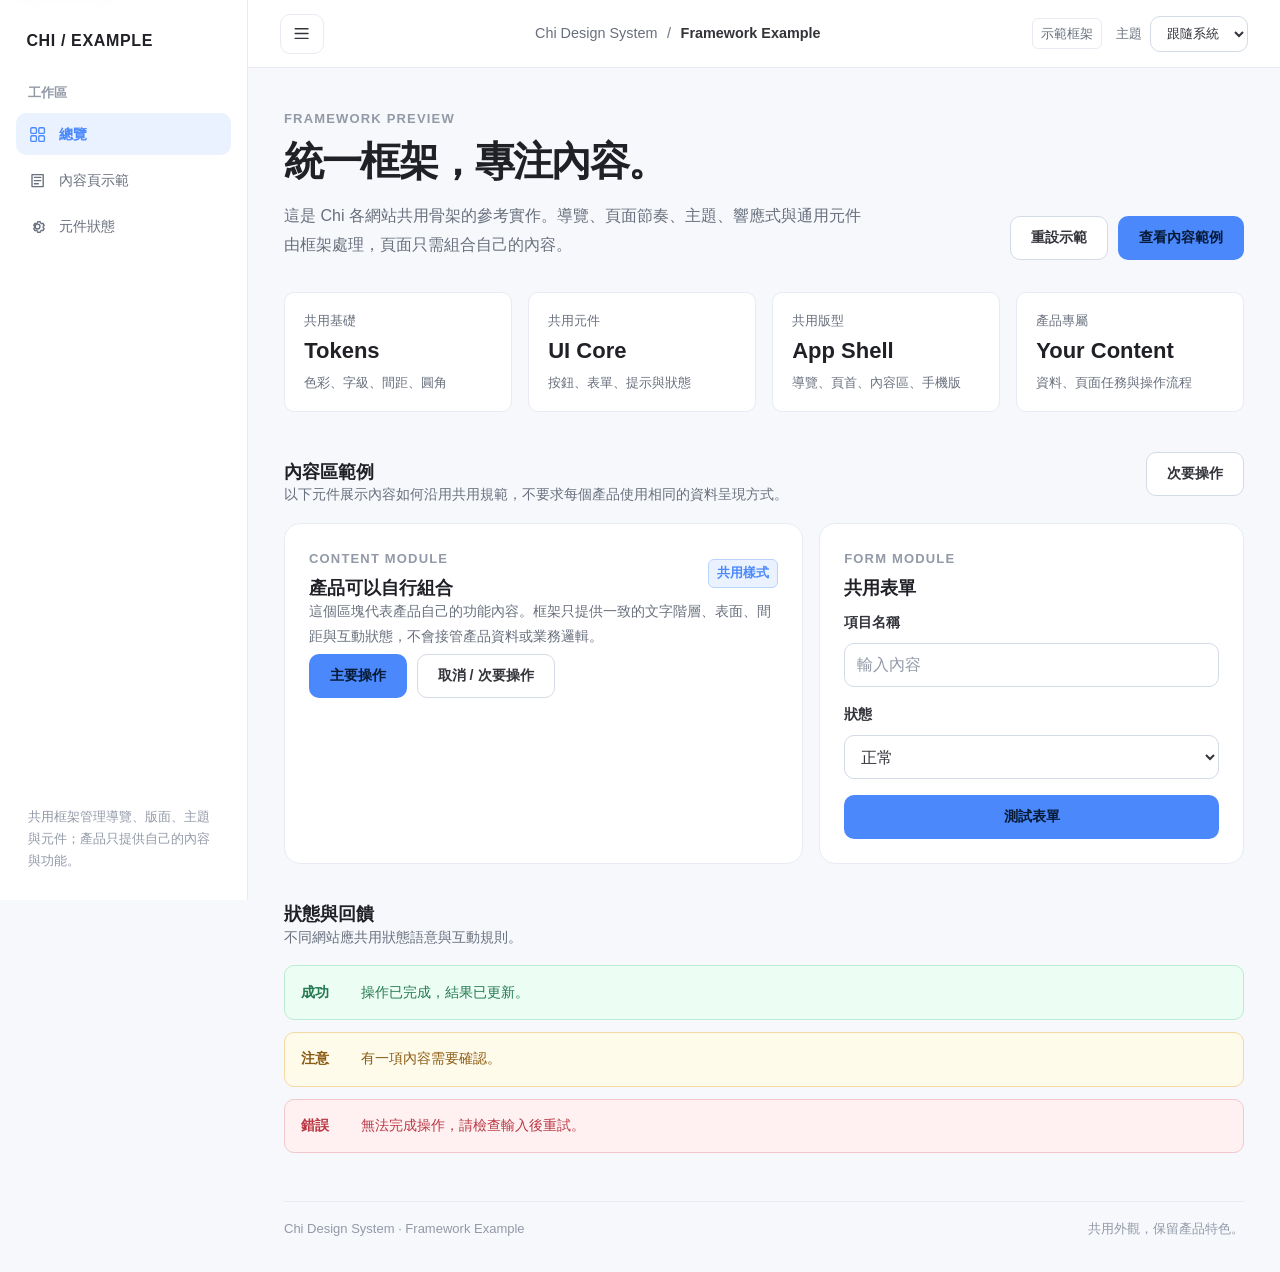
==== commit 55074992: "fix: add blue icons to example shell" ====
--- a/example/index.html
+++ b/example/index.html
@@ -5,6 +5,8 @@
   <meta name="viewport" content="width=device-width, initial-scale=1">
   <meta name="color-scheme" content="light dark">
   <title>Chi Framework Example</title>
+  <link rel="icon" type="image/png" href="https://raw.githubusercontent.com/tsai97216/chi-design-system/main/logo/blue-w.png">
+  <link rel="apple-touch-icon" href="https://raw.githubusercontent.com/tsai97216/chi-design-system/main/logo/blue-w.png">
   <link rel="stylesheet" href="../tokens.css">
   <link rel="stylesheet" href="../components.css">
   <link rel="stylesheet" href="../navigation.css">
--- a/example/framework.css
+++ b/example/framework.css
@@ -85,3 +85,9 @@
   html { scroll-behavior: auto; }
   *, *::before, *::after { animation-duration: .01ms !important; transition-duration: .01ms !important; }
 }
+
+/* Consistent line icons; no external icon font or CDN required. */
+.chi-sidebar__icon { width: 1.2rem; height: 1.2rem; flex: 0 0 1.2rem; fill: none; stroke: currentColor; stroke-width: 1.7; stroke-linecap: round; stroke-linejoin: round; }
+.chi-menu-toggle svg { width: 1.2rem; height: 1.2rem; fill: none; stroke: currentColor; stroke-width: 1.8; stroke-linecap: round; }
+.chi-sidebar__nav a:focus-visible { outline: 3px solid var(--chi-color-focus); outline-offset: 2px; }
+@media (prefers-reduced-motion: reduce) { .chi-sidebar { transition: none; } }
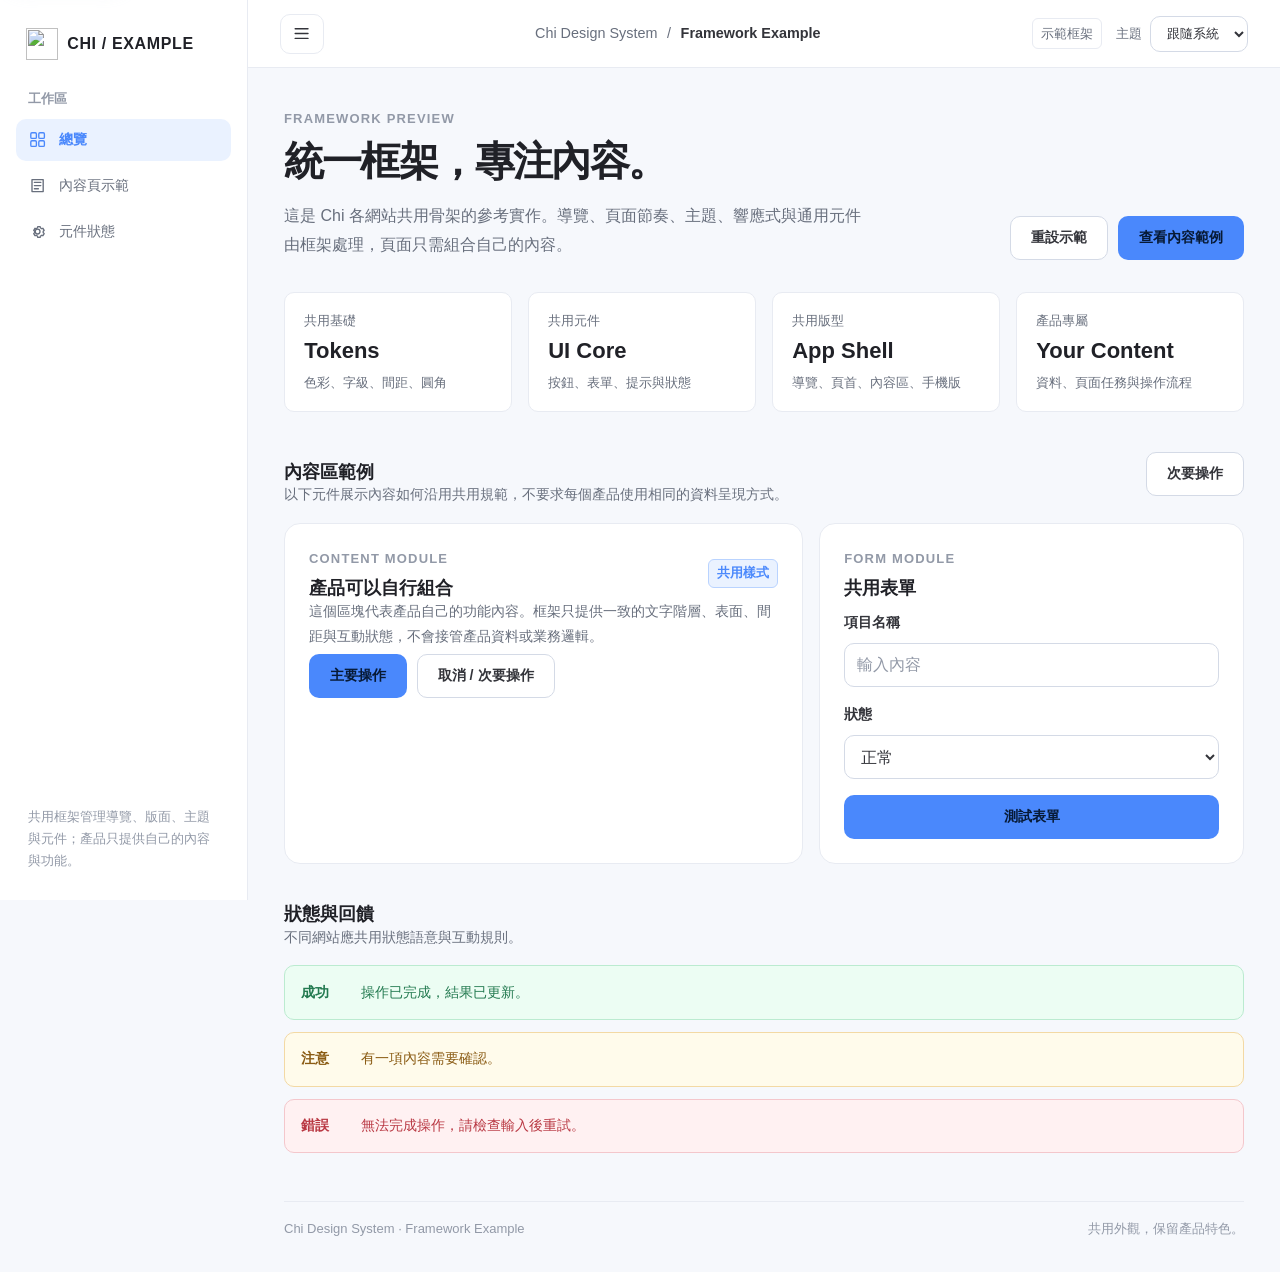
==== commit 8ca40510: "chore: update GitHub username references" ====
--- a/example/index.html
+++ b/example/index.html
@@ -5,8 +5,8 @@
   <meta name="viewport" content="width=device-width, initial-scale=1">
   <meta name="color-scheme" content="light dark">
   <title>Chi Framework Example</title>
-  <link rel="icon" type="image/png" href="https://raw.githubusercontent.com/tsai97216/chi-design-system/main/logo/blue-w.png">
-  <link rel="apple-touch-icon" href="https://raw.githubusercontent.com/tsai97216/chi-design-system/main/logo/blue-w.png">
+  <link rel="icon" type="image/png" href="https://raw.githubusercontent.com/47tsai/chi-design-system/main/logo/blue-w.png">
+  <link rel="apple-touch-icon" href="https://raw.githubusercontent.com/47tsai/chi-design-system/main/logo/blue-w.png">
   <link rel="stylesheet" href="../tokens.css">
   <link rel="stylesheet" href="../components.css">
   <link rel="stylesheet" href="../navigation.css">
--- a/example/framework.css
+++ b/example/framework.css
@@ -7,7 +7,11 @@
 .chi-skip-link:focus { transform: translateY(0); }
 .chi-app-shell { min-height: 100vh; }
 .chi-sidebar { position: fixed; inset: 0 auto 0 0; z-index: 50; display: flex; width: var(--chi-sidebar-width); flex-direction: column; padding: 1.25rem 1rem 1rem; border-right: 1px solid var(--chi-color-border); background: var(--chi-color-surface); }
-.chi-sidebar__brand { display: block; padding: .5rem .65rem 1.75rem; font-size: 1rem; }
+.chi-sidebar__brand { display: flex; align-items: center; gap: .55rem; padding: .5rem .65rem 1.75rem; font-size: 1rem; }
+.chi-brand-logo { display: block; width: 2rem; height: 2rem; flex: 0 0 2rem; object-fit: contain; }
+.chi-brand-logo-dark { display: none; }
+[data-chi-theme="dark"] .chi-brand-logo-light { display: none; }
+[data-chi-theme="dark"] .chi-brand-logo-dark { display: block; }
 .chi-sidebar__brand span { color: var(--chi-color-text-subtle); font-size: .7rem; font-weight: 600; letter-spacing: .08em; }
 .chi-sidebar__label { padding: 0 .75rem .6rem; color: var(--chi-color-text-subtle); font-size: var(--chi-text-xs); font-weight: 700; }
 .chi-sidebar__nav { display: grid; gap: .25rem; }
